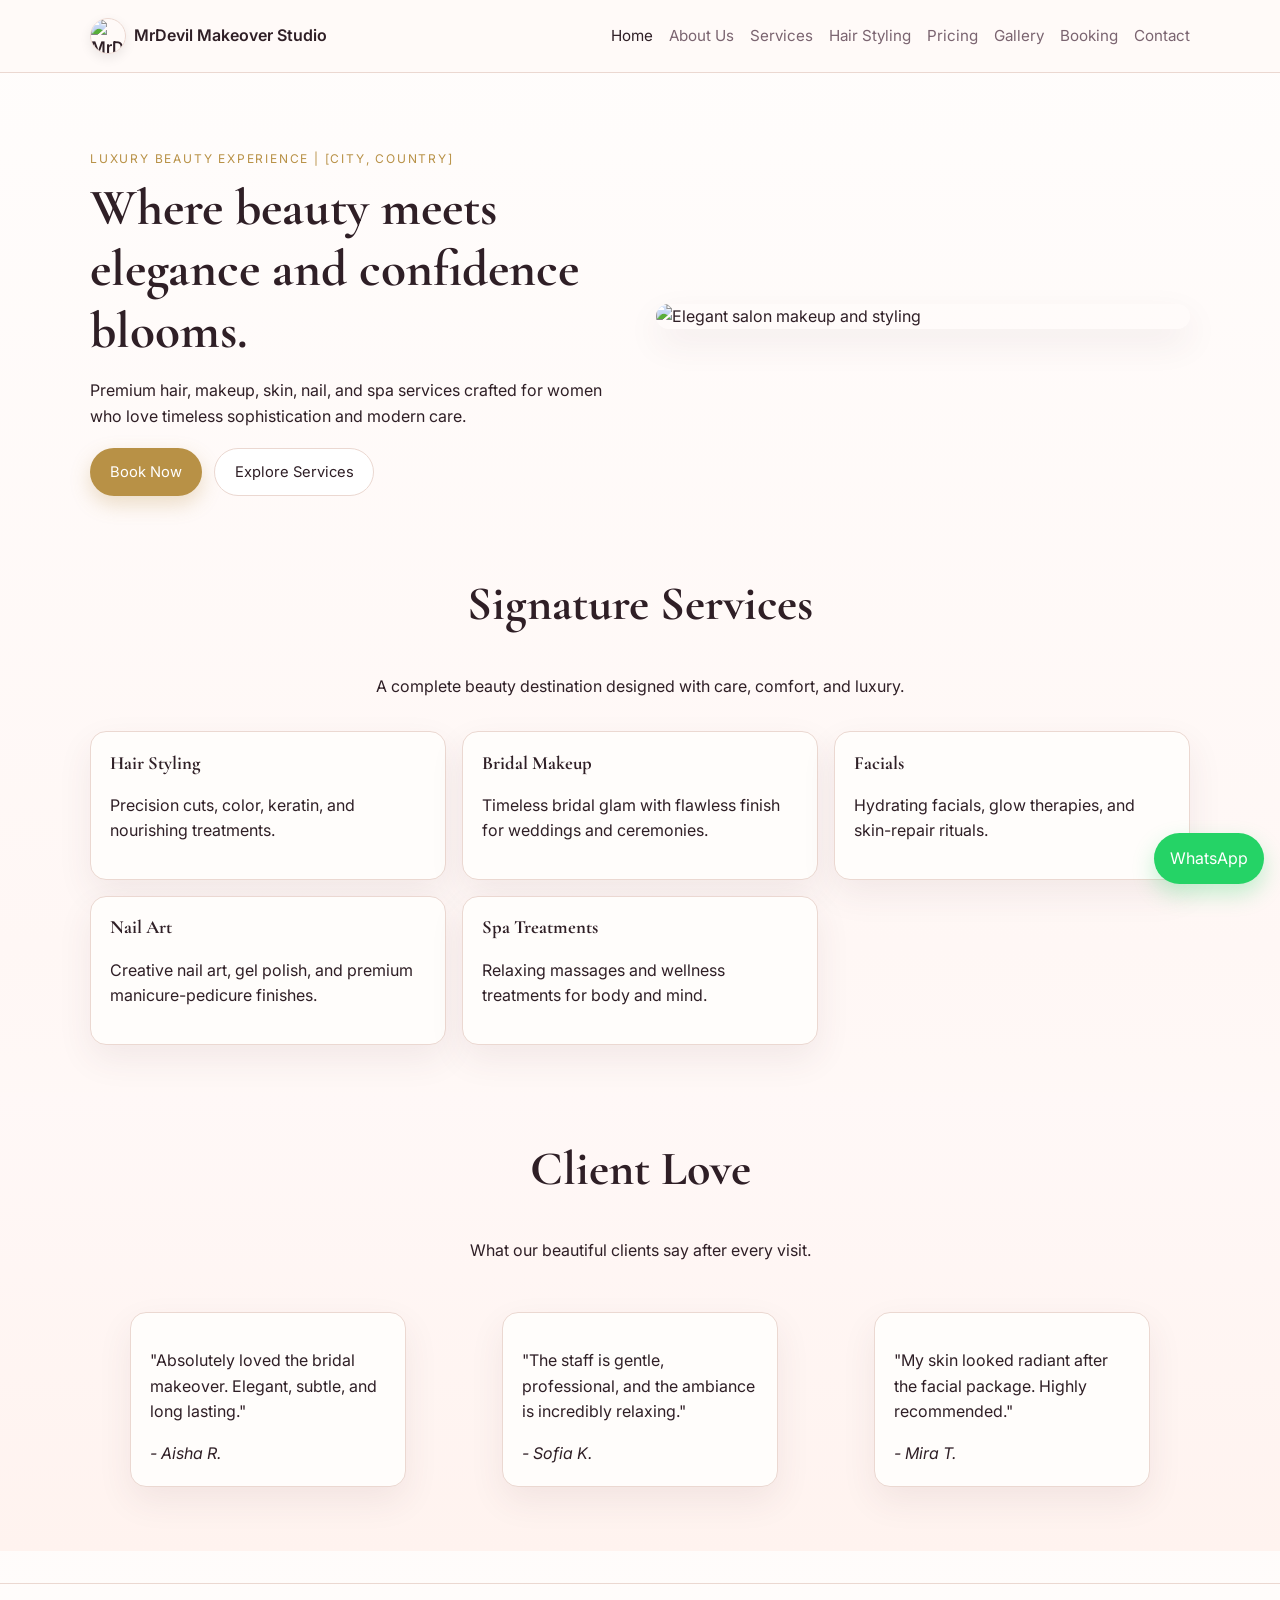
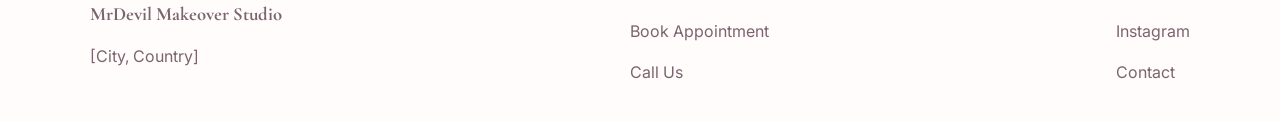
==== index.html @ 5d1f8d9f "1st added" ====
<!doctype html>
<html lang="en">
  <head>
    <meta charset="UTF-8" />
    <meta name="viewport" content="width=device-width, initial-scale=1.0" />
    <title>MrDevil Makeover Studio | Luxury Women's Beauty Salon</title>
    <meta
      name="description"
      content="MrDevil Makeover Studio in [City, Country] offers premium hair, makeup, skincare, nails, and spa treatments in a modern luxury setting."
    />
    <link rel="preconnect" href="https://fonts.googleapis.com" />
    <link rel="preconnect" href="https://fonts.gstatic.com" crossorigin />
    <link
      href="https://fonts.googleapis.com/css2?family=Cormorant+Garamond:wght@500;600;700&family=Inter:wght@300;400;500;600&display=swap"
      rel="stylesheet"
    />
    <link rel="stylesheet" href="./styles.css" />
  </head>
  <body>
    <header class="site-header">
      <div class="container nav-wrap">
        <a class="brand" href="./index.html">
          <img class="brand-logo" src="./images/logo.png" alt="MrDevil Makeover Studio logo" />
          <span>MrDevil Makeover Studio</span>
        </a>
        <button class="menu-btn" id="menuBtn" aria-label="Toggle menu">Menu</button>
        <nav class="site-nav" id="siteNav">
          <a class="active" href="./index.html">Home</a>
          <a href="./about.html">About Us</a>
          <a href="./services.html">Services</a>
          <a href="./hair-styling.html">Hair Styling</a>
          <a href="./pricing.html">Pricing</a>
          <a href="./gallery.html">Gallery</a>
          <a href="./booking.html">Booking</a>
          <a href="./contact.html">Contact</a>
        </nav>
      </div>
    </header>

    <main>
      <section class="hero">
        <div class="container hero-grid">
          <div class="reveal">
            <p class="eyebrow">Luxury Beauty Experience | [City, Country]</p>
            <h1>Where beauty meets elegance and confidence blooms.</h1>
            <p>
              Premium hair, makeup, skin, nail, and spa services crafted for women who love timeless sophistication and modern care.
            </p>
            <div class="cta-row">
              <a class="btn btn-gold" href="./booking.html">Book Now</a>
              <a class="btn btn-soft" href="./services.html">Explore Services</a>
            </div>
          </div>
          <div class="hero-card reveal">
            <img
              src="https://images.unsplash.com/photo-1522337360788-8b13dee7a37e?auto=format&fit=crop&w=1000&q=80"
              alt="Elegant salon makeup and styling"
              loading="eager"
            />
          </div>
        </div>
      </section>

      <section class="section">
        <div class="container">
          <div class="section-title reveal">
            <h2>Signature Services</h2>
            <p>A complete beauty destination designed with care, comfort, and luxury.</p>
          </div>
          <div class="card-grid">
            <article class="service-card reveal">
              <h3>Hair Styling</h3>
              <p>Precision cuts, color, keratin, and nourishing treatments.</p>
            </article>
            <article class="service-card reveal">
              <h3>Bridal Makeup</h3>
              <p>Timeless bridal glam with flawless finish for weddings and ceremonies.</p>
            </article>
            <article class="service-card reveal">
              <h3>Facials</h3>
              <p>Hydrating facials, glow therapies, and skin-repair rituals.</p>
            </article>
            <article class="service-card reveal">
              <h3>Nail Art</h3>
              <p>Creative nail art, gel polish, and premium manicure-pedicure finishes.</p>
            </article>
            <article class="service-card reveal">
              <h3>Spa Treatments</h3>
              <p>Relaxing massages and wellness treatments for body and mind.</p>
            </article>
          </div>
        </div>
      </section>

      <section class="section section-soft">
        <div class="container">
          <div class="section-title reveal">
            <h2>Client Love</h2>
            <p>What our beautiful clients say after every visit.</p>
          </div>
          <div class="testimonial-grid">
            <blockquote class="testimonial reveal">
              <p>"Absolutely loved the bridal makeover. Elegant, subtle, and long lasting."</p>
              <cite>- Aisha R.</cite>
            </blockquote>
            <blockquote class="testimonial reveal">
              <p>"The staff is gentle, professional, and the ambiance is incredibly relaxing."</p>
              <cite>- Sofia K.</cite>
            </blockquote>
            <blockquote class="testimonial reveal">
              <p>"My skin looked radiant after the facial package. Highly recommended."</p>
              <cite>- Mira T.</cite>
            </blockquote>
          </div>
        </div>
      </section>
    </main>

    <a class="floating-btn" href="https://wa.me/10000000000" target="_blank" rel="noopener">WhatsApp</a>

    <footer class="site-footer">
      <div class="container footer-grid">
        <div>
          <h3>MrDevil Makeover Studio</h3>
          <p>[City, Country]</p>
        </div>
        <div>
          <p><a href="./booking.html">Book Appointment</a></p>
          <p><a href="tel:+10000000000">Call Us</a></p>
        </div>
        <div>
          <p><a href="https://instagram.com/" target="_blank" rel="noopener">Instagram</a></p>
          <p><a href="./contact.html">Contact</a></p>
        </div>
      </div>
    </footer>

    <script src="./app.js"></script>
  </body>
</html>
---- styles.css ----
:root {
  --bg: #fffaf8;
  --text: #2f1f26;
  --muted: #7a6470;
  --blush: #f8e7eb;
  --nude: #f1dfd6;
  --gold: #b89146;
  --card: #fffdfb;
  --border: #ebd8d1;
  --shadow: 0 14px 35px rgba(87, 53, 62, 0.08);
}

* {
  box-sizing: border-box;
}

html,
body {
  margin: 0;
  padding: 0;
}

body {
  font-family: "Inter", Arial, sans-serif;
  color: var(--text);
  background: linear-gradient(180deg, #fffdfc, #fff7f5 55%, #fffdfc);
  line-height: 1.6;
}

h1,
h2,
h3 {
  font-family: "Cormorant Garamond", Georgia, serif;
  line-height: 1.2;
  margin-top: 0;
}

a {
  color: inherit;
  text-decoration: none;
}

.container {
  width: min(1100px, calc(100% - 2rem));
  margin: 0 auto;
}

.site-header {
  position: sticky;
  top: 0;
  z-index: 10;
  background: rgba(255, 250, 248, 0.95);
  border-bottom: 1px solid var(--border);
  backdrop-filter: blur(8px);
}

.nav-wrap {
  min-height: 72px;
  display: flex;
  align-items: center;
  justify-content: space-between;
  gap: 1rem;
}

.brand {
  display: inline-flex;
  align-items: center;
  gap: 0.5rem;
  font-weight: 600;
}

.brand-icon {
  color: var(--gold);
}

.brand-logo {
  width: 36px;
  height: 36px;
  border-radius: 50%;
  object-fit: cover;
  border: 1px solid var(--border);
  box-shadow: 0 4px 12px rgba(0, 0, 0, 0.08);
}

.site-nav {
  display: flex;
  gap: 1rem;
  align-items: center;
}

.site-nav a {
  color: var(--muted);
  font-size: 0.95rem;
}

.site-nav a.active,
.site-nav a:hover {
  color: var(--text);
}

.menu-btn {
  display: none;
  border: 1px solid var(--border);
  background: #fff;
  border-radius: 999px;
  padding: 0.45rem 0.9rem;
}

.hero {
  padding: 4rem 0 2rem;
}

.hero-grid,
.split {
  display: grid;
  gap: 2rem;
  grid-template-columns: repeat(2, minmax(0, 1fr));
  align-items: center;
}

.eyebrow {
  text-transform: uppercase;
  letter-spacing: 0.15em;
  font-size: 0.75rem;
  color: var(--gold);
  margin-bottom: 0.6rem;
}

.hero h1 {
  font-size: clamp(2rem, 4vw, 3.6rem);
  margin-bottom: 1rem;
}

.hero-card img,
.gallery-grid img {
  width: 100%;
  display: block;
  border-radius: 1rem;
  box-shadow: var(--shadow);
}

.cta-row {
  display: flex;
  flex-wrap: wrap;
  gap: 0.75rem;
  margin-top: 1.2rem;
}

.btn {
  display: inline-block;
  border-radius: 999px;
  padding: 0.7rem 1.2rem;
  font-size: 0.92rem;
  border: 1px solid transparent;
  transition: transform 0.25s ease, box-shadow 0.25s ease, background 0.25s ease;
}

.btn:hover {
  transform: translateY(-2px);
}

.btn-gold {
  background: var(--gold);
  color: #fff;
  box-shadow: 0 8px 20px rgba(184, 145, 70, 0.28);
}

.btn-soft {
  border-color: var(--border);
  background: #fff;
}

.section {
  padding: 3rem 0;
}

.section-soft {
  background: linear-gradient(180deg, #fff8f7, #fff3ef);
}

.section-title {
  text-align: center;
  margin-bottom: 2rem;
}

.section-title h2,
.section-title h1 {
  font-size: clamp(1.8rem, 4vw, 3rem);
}

.card-grid,
.pricing-grid,
.testimonial-grid {
  display: grid;
  gap: 1rem;
  grid-template-columns: repeat(3, minmax(0, 1fr));
}

.service-card,
.pricing-card,
.testimonial,
.insta-box {
  background: var(--card);
  border: 1px solid var(--border);
  border-radius: 1rem;
  padding: 1.2rem;
  box-shadow: var(--shadow);
}

.pricing-card.featured {
  border-color: var(--gold);
}

.price {
  font-size: 1.9rem;
  color: var(--gold);
  margin: 0.3rem 0;
}

.pricing-card ul {
  padding-left: 1.1rem;
}

.gallery-grid {
  display: grid;
  gap: 1rem;
  grid-template-columns: repeat(3, minmax(0, 1fr));
}

.booking-form {
  background: var(--card);
  border: 1px solid var(--border);
  border-radius: 1rem;
  padding: 1.2rem;
  display: grid;
  gap: 0.5rem;
}

input,
select {
  border: 1px solid var(--border);
  border-radius: 0.6rem;
  padding: 0.65rem 0.75rem;
  font: inherit;
  background: #fff;
}

.form-msg {
  margin: 0.5rem 0 0;
  color: #2b7a3e;
  font-size: 0.92rem;
}

.map-box iframe {
  width: 100%;
  min-height: 320px;
  border: 0;
  border-radius: 1rem;
  box-shadow: var(--shadow);
}

.floating-btn {
  position: fixed;
  right: 1rem;
  bottom: 1rem;
  background: #25d366;
  color: #fff;
  padding: 0.8rem 1rem;
  border-radius: 999px;
  box-shadow: 0 10px 22px rgba(37, 211, 102, 0.28);
  z-index: 5;
}

.site-footer {
  border-top: 1px solid var(--border);
  padding: 1.2rem 0;
  margin-top: 2rem;
  color: var(--muted);
}

.footer-grid {
  display: flex;
  flex-wrap: wrap;
  justify-content: space-between;
  gap: 1rem;
}

.reveal {
  opacity: 0;
  transform: translateY(20px);
  transition: opacity 0.6s ease, transform 0.6s ease;
}

.reveal.visible {
  opacity: 1;
  transform: translateY(0);
}

@media (max-width: 920px) {
  .hero-grid,
  .split,
  .pricing-grid,
  .card-grid,
  .testimonial-grid,
  .gallery-grid {
    grid-template-columns: 1fr 1fr;
  }
}

@media (max-width: 700px) {
  .menu-btn {
    display: inline-block;
  }

  .site-nav {
    position: absolute;
    left: 0;
    right: 0;
    top: 72px;
    padding: 0.75rem 1rem 1rem;
    display: none;
    flex-direction: column;
    align-items: flex-start;
    border-bottom: 1px solid var(--border);
    background: #fffaf8;
  }

  .site-nav.open {
    display: flex;
  }

  .hero-grid,
  .split,
  .pricing-grid,
  .card-grid,
  .testimonial-grid,
  .gallery-grid {
    grid-template-columns: 1fr;
  }
}

.filter-row {
  display: flex;
  flex-wrap: wrap;
  gap: 0.6rem;
  margin-bottom: 1.2rem;
}

.filter-btn {
  border: 1px solid var(--border);
  background: #fff;
  color: var(--muted);
  padding: 0.45rem 0.9rem;
  border-radius: 999px;
  font: inherit;
  cursor: pointer;
  transition: all 0.2s ease;
}

.filter-btn.active,
.filter-btn:hover {
  background: var(--blush);
  color: var(--text);
}

.hair-grid,
.recommended-grid {
  display: grid;
  gap: 1rem;
  grid-template-columns: repeat(4, minmax(0, 1fr));
}

.hair-card {
  background: var(--card);
  border: 1px solid var(--border);
  border-radius: 1rem;
  overflow: hidden;
  box-shadow: var(--shadow);
  transition: transform 0.25s ease, box-shadow 0.25s ease;
}

.hair-card:hover {
  transform: translateY(-4px);
  box-shadow: 0 20px 35px rgba(87, 53, 62, 0.14);
}

.hair-card img {
  width: 100%;
  height: 170px;
  object-fit: cover;
  display: block;
}

.hair-card-body {
  padding: 0.9rem;
}

.price-line {
  font-weight: 600;
  color: var(--gold);
  margin: 0.35rem 0 0.75rem;
}

.hair-card-actions {
  display: flex;
  gap: 0.5rem;
  flex-wrap: wrap;
}

.recommended-section {
  margin-top: 2rem;
}

.detail-modal {
  position: fixed;
  inset: 0;
  background: rgba(30, 17, 22, 0.55);
  display: none;
  align-items: center;
  justify-content: center;
  padding: 1rem;
  z-index: 30;
}

.detail-modal.open {
  display: flex;
}

.detail-modal-card {
  background: #fff;
  border-radius: 1rem;
  padding: 1.1rem;
  max-width: 460px;
  width: 100%;
  position: relative;
}

.modal-close {
  position: absolute;
  top: 0.35rem;
  right: 0.5rem;
  border: 0;
  background: transparent;
  font-size: 1.8rem;
  cursor: pointer;
  line-height: 1;
  color: var(--muted);
}

@media (max-width: 1050px) {
  .hair-grid,
  .recommended-grid {
    grid-template-columns: repeat(3, minmax(0, 1fr));
  }
}

@media (max-width: 900px) {
  .hair-grid,
  .recommended-grid {
    grid-template-columns: repeat(2, minmax(0, 1fr));
  }
}

@media (max-width: 700px) {
  .hair-grid,
  .recommended-grid {
    grid-template-columns: 1fr;
  }
}
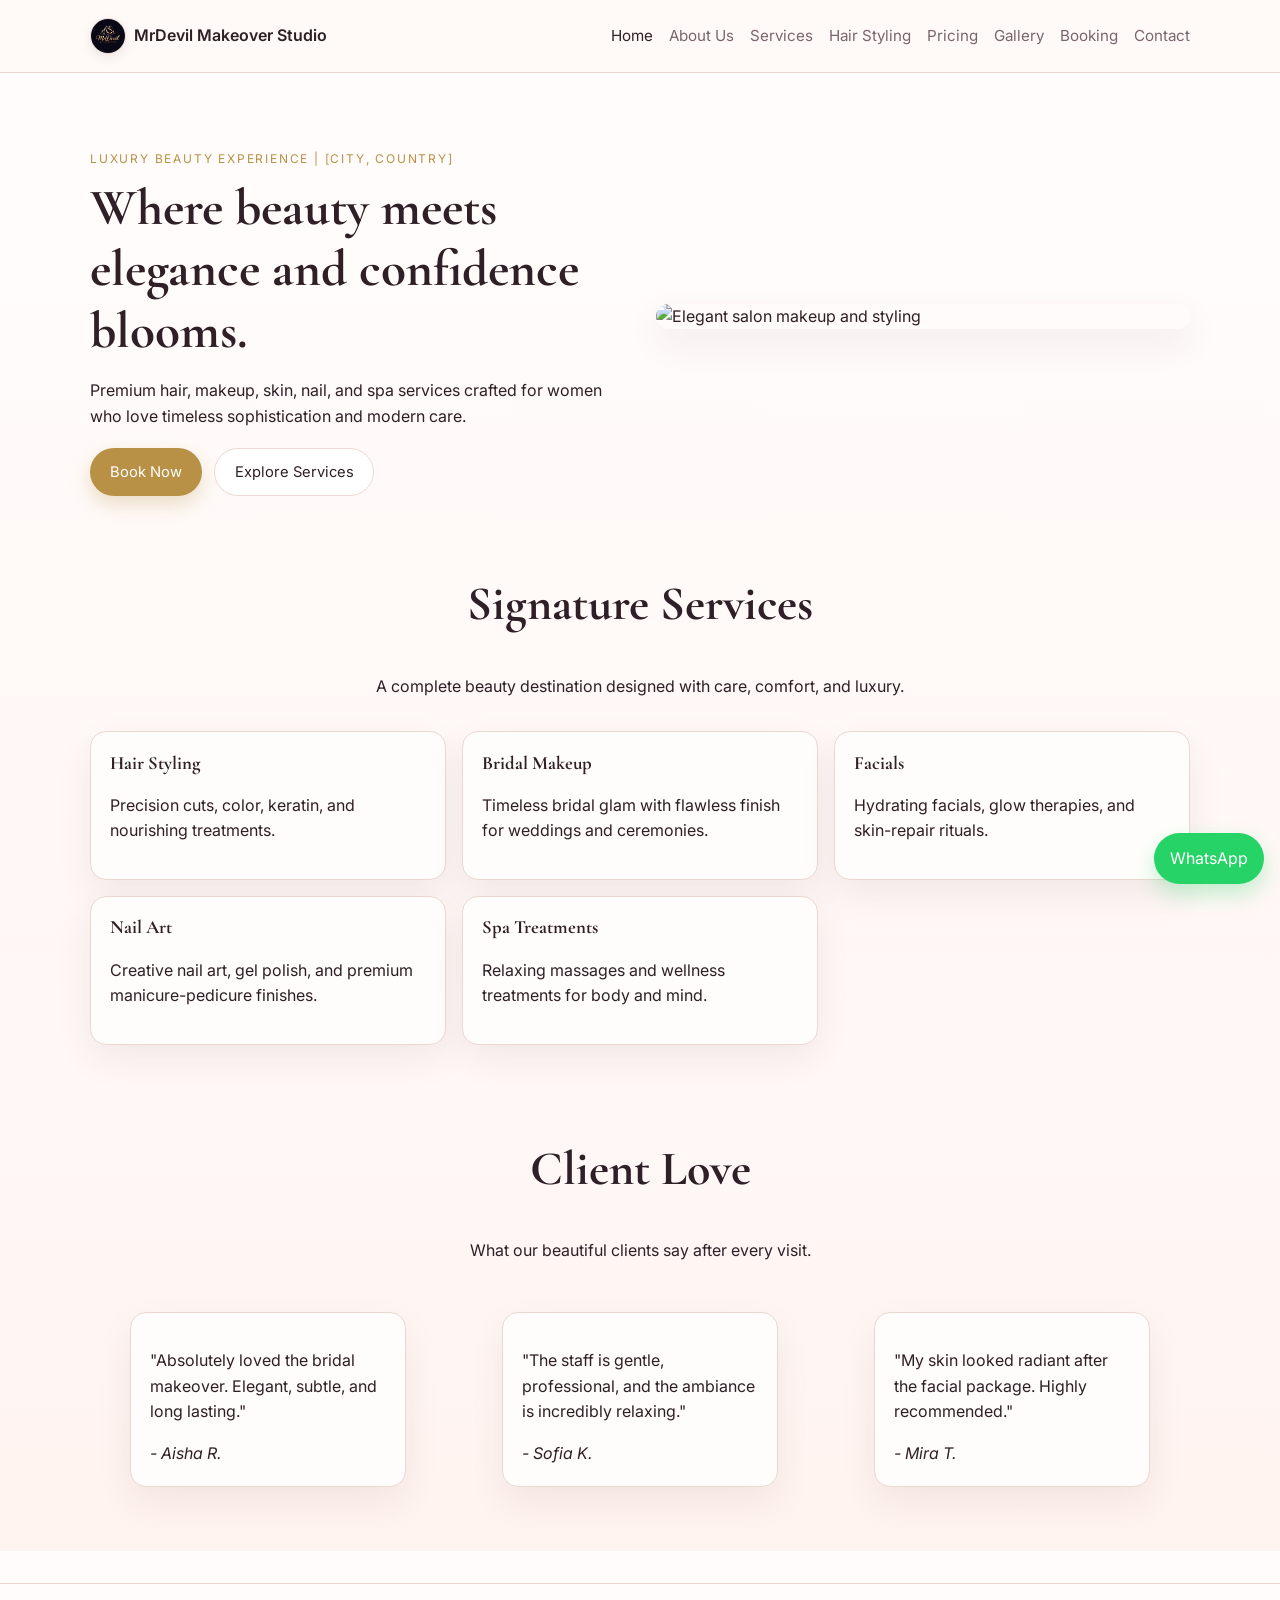
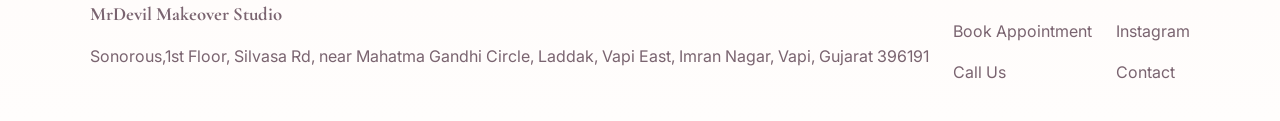
==== commit 6f0146b0: "Update index.html" ====
--- a/index.html
+++ b/index.html
@@ -122,7 +122,7 @@
       <div class="container footer-grid">
         <div>
           <h3>MrDevil Makeover Studio</h3>
-          <p>[City, Country]</p>
+          <p>Sonorous,1st Floor, Silvasa Rd, near Mahatma Gandhi Circle, Laddak, Vapi East, Imran Nagar, Vapi, Gujarat 396191</p>
         </div>
         <div>
           <p><a href="./booking.html">Book Appointment</a></p>
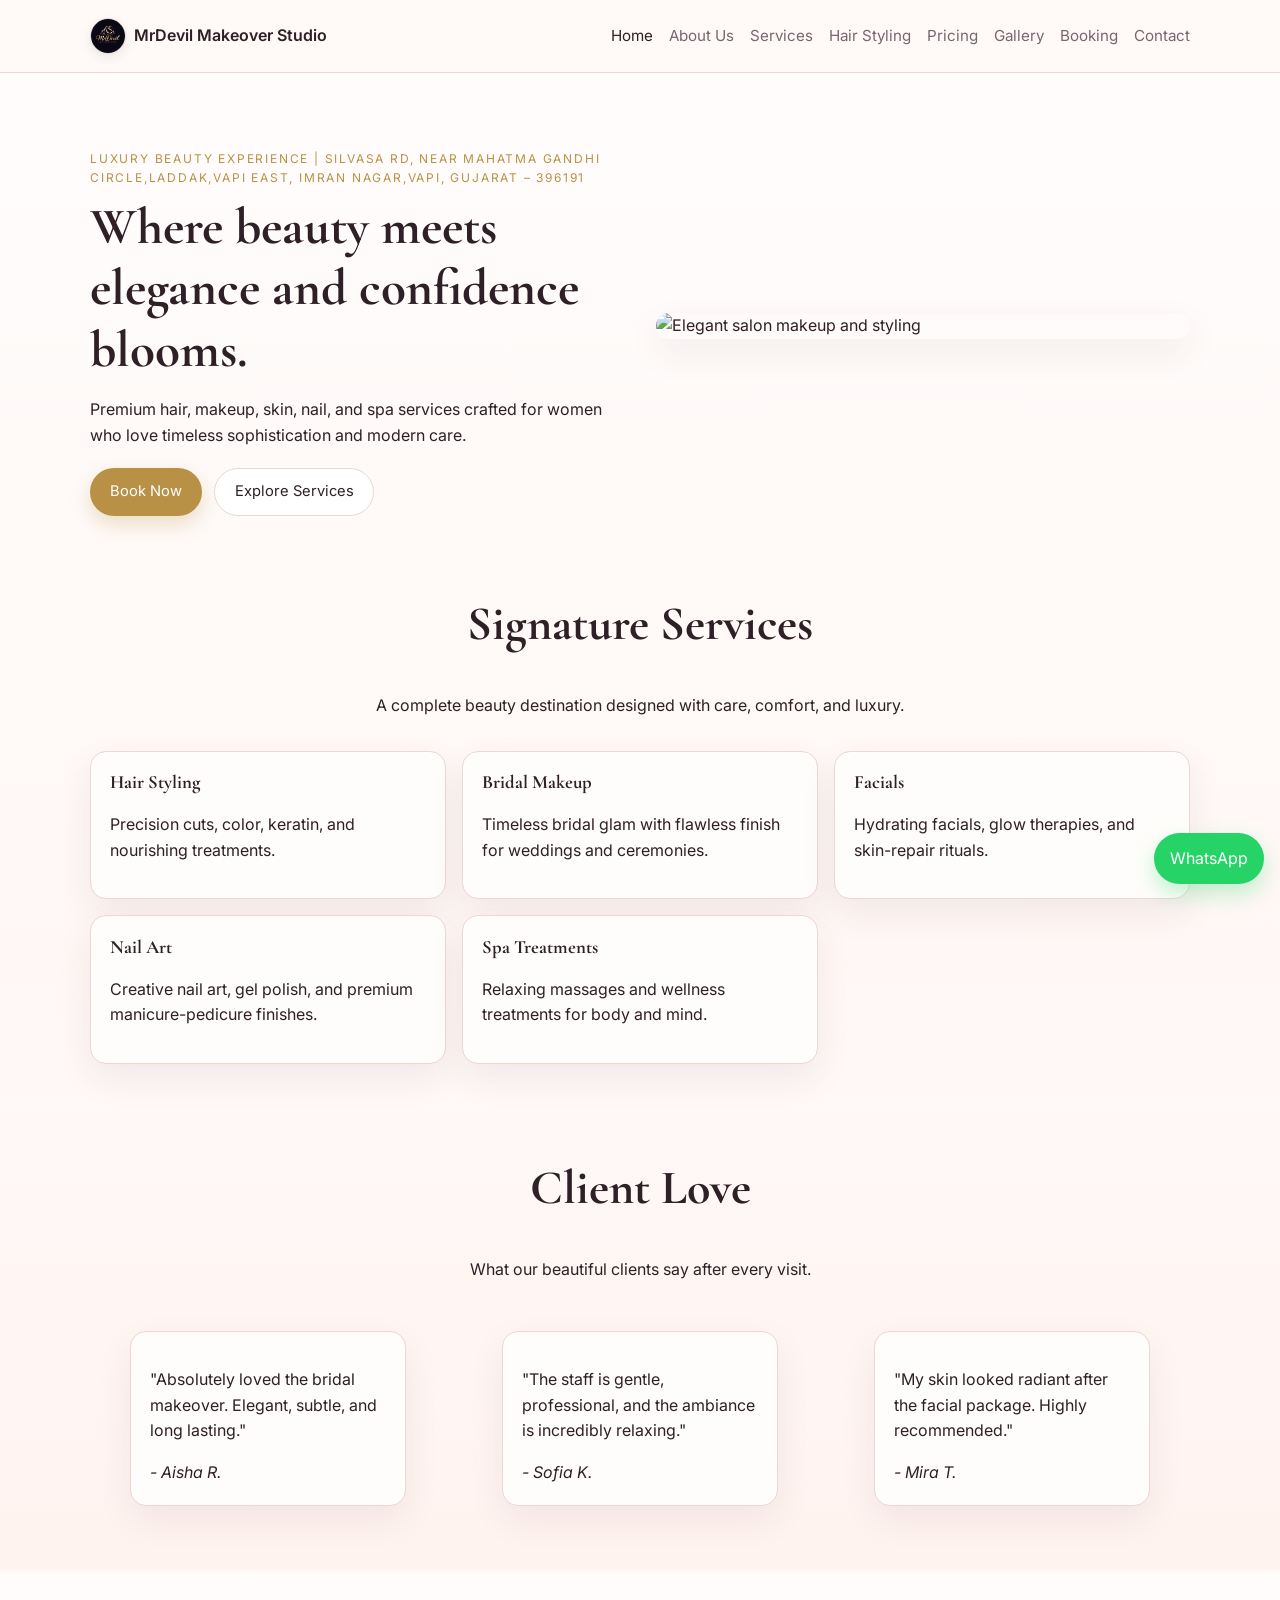
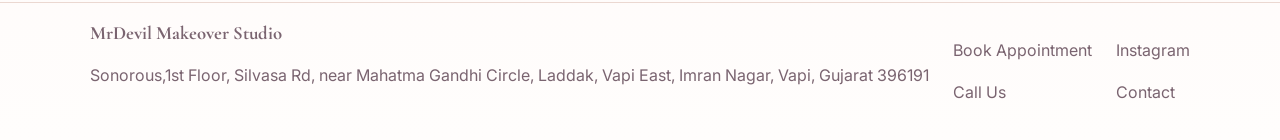
==== commit 3600dec9: "Update index.html" ====
--- a/index.html
+++ b/index.html
@@ -6,7 +6,7 @@
     <title>MrDevil Makeover Studio | Luxury Women's Beauty Salon</title>
     <meta
       name="description"
-      content="MrDevil Makeover Studio in [City, Country] offers premium hair, makeup, skincare, nails, and spa treatments in a modern luxury setting."
+      content="MrDevil Makeover Studio in Silvasa Rd, near Mahatma Gandhi Circle,Laddak,Vapi East, Imran Nagar,Vapi, Gujarat – 396191 offers premium hair, makeup, skincare, nails, and spa treatments in a modern luxury setting."
     />
     <link rel="preconnect" href="https://fonts.googleapis.com" />
     <link rel="preconnect" href="https://fonts.gstatic.com" crossorigin />
@@ -41,7 +41,7 @@
       <section class="hero">
         <div class="container hero-grid">
           <div class="reveal">
-            <p class="eyebrow">Luxury Beauty Experience | [City, Country]</p>
+            <p class="eyebrow">Luxury Beauty Experience | Silvasa Rd, near Mahatma Gandhi Circle,Laddak,Vapi East, Imran Nagar,Vapi, Gujarat – 396191</p>
             <h1>Where beauty meets elegance and confidence blooms.</h1>
             <p>
               Premium hair, makeup, skin, nail, and spa services crafted for women who love timeless sophistication and modern care.
